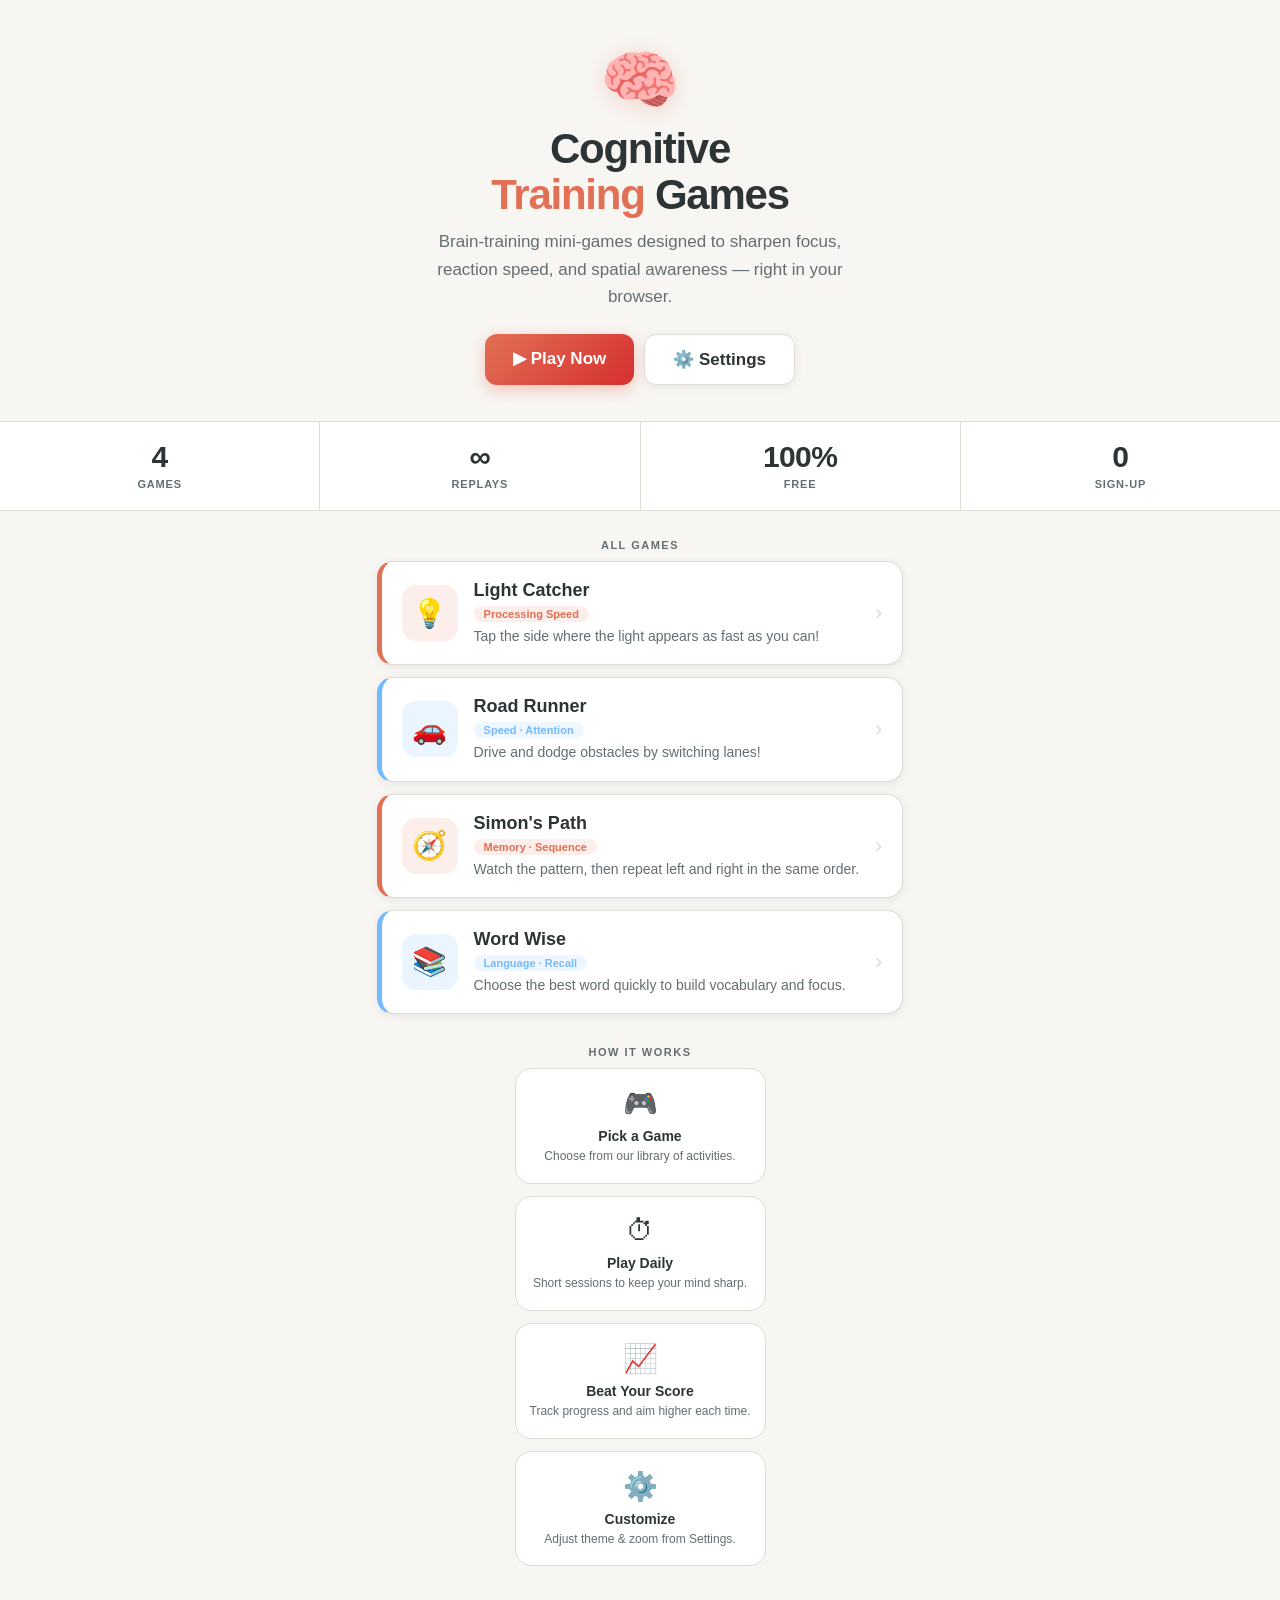
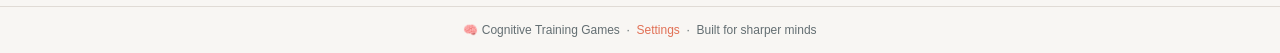
==== index.html @ 55fa5d20 "Enhance theme support and update styles in Simon's Path and Word Wise - Added theme switching functi" ====
<!doctype html>
<html lang="en">
  <head>
    <meta charset="UTF-8" />
    <meta
      name="viewport"
      content="width=device-width, initial-scale=1, viewport-fit=cover"
    />
    <title>Cognitive Training Games</title>
    <style>
      /* ═══════════════════════════════════════════
   CSS VARIABLES — LIGHT (default) + DARK
═══════════════════════════════════════════ */
      :root {
        --bg: #f8f6f3;
        --surface: #ffffff;
        --surface2: #f0ede8;
        --text: #2d3436;
        --text-light: #636e72;
        --border: #e0dbd5;
        --accent: #e17055;
        --accent-soft: rgba(225, 112, 85, 0.12);
        --success: #00b894;
        --highlight: #74b9ff;
        --shadow-sm: 0 2px 10px rgba(0, 0, 0, 0.07);
        --shadow-md: 0 4px 20px rgba(0, 0, 0, 0.1);
        --shadow-lg: 0 8px 32px rgba(0, 0, 0, 0.14);
        --radius: 16px;
        --radius-sm: 10px;
      }
      [data-theme="dark"] {
        --bg: #141414;
        --surface: #1f1f1f;
        --surface2: #2a2a2a;
        --text: #f0ede8;
        --text-light: #9a9590;
        --border: #333333;
        --accent: #ff7a5a;
        --accent-soft: rgba(255, 122, 90, 0.15);
        --success: #00d4a8;
        --highlight: #90c8ff;
        --shadow-sm: 0 2px 10px rgba(0, 0, 0, 0.3);
        --shadow-md: 0 4px 20px rgba(0, 0, 0, 0.4);
        --shadow-lg: 0 8px 32px rgba(0, 0, 0, 0.5);
      }

      /* ═══════════════════════════════════════════
   RESET
═══════════════════════════════════════════ */
      *,
      *::before,
      *::after {
        box-sizing: border-box;
        margin: 0;
        padding: 0;
      }

      html {
        scroll-behavior: smooth;
      }

      body {
        font-family:
          -apple-system, BlinkMacSystemFont, "Segoe UI", Roboto, sans-serif;
        background: var(--bg);
        color: var(--text);
        min-height: 100dvh;
        transition:
          background 0.3s,
          color 0.3s;
        overflow-x: hidden;
      }

      /* ── ZOOM WRAPPER (for index + settings) ── */
      #ctg-zoom-wrap {
        min-height: 100dvh;
        display: flex;
        flex-direction: column;
      }

      /* ═══════════════════════════════════════════
   HERO
═══════════════════════════════════════════ */
      .hero {
        text-align: center;
        padding: 48px 20px 36px;
        max-width: 620px;
        margin: 0 auto;
      }

      .hero-emoji {
        font-size: clamp(44px, 10vw, 64px);
        line-height: 1;
        margin-bottom: 14px;
        display: block;
        filter: drop-shadow(0 4px 12px rgba(225, 112, 85, 0.25));
      }

      .hero h1 {
        font-size: clamp(26px, 7vw, 42px);
        font-weight: 800;
        letter-spacing: -0.03em;
        color: var(--text);
        margin-bottom: 10px;
        line-height: 1.1;
      }

      .hero h1 span {
        color: var(--accent);
      }

      .hero p {
        font-size: clamp(14px, 3.5vw, 17px);
        color: var(--text-light);
        line-height: 1.6;
        max-width: 440px;
        margin: 0 auto 24px;
      }

      .hero-cta {
        display: flex;
        gap: 10px;
        justify-content: center;
        flex-wrap: wrap;
      }

      .btn-hero {
        padding: 14px 28px;
        border-radius: 12px;
        font-size: clamp(15px, 4vw, 17px);
        font-weight: 700;
        text-decoration: none;
        border: none;
        cursor: pointer;
        transition:
          transform 0.15s,
          box-shadow 0.15s;
        -webkit-tap-highlight-color: transparent;
      }
      .btn-hero:active {
        transform: scale(0.97);
      }

      .btn-hero-primary {
        background: linear-gradient(135deg, var(--accent), #d63031);
        color: #fff;
        box-shadow: 0 5px 16px rgba(225, 112, 85, 0.38);
      }
      .btn-hero-primary:hover {
        box-shadow: 0 8px 24px rgba(225, 112, 85, 0.5);
        transform: translateY(-2px);
      }

      .btn-hero-secondary {
        background: var(--surface);
        color: var(--text);
        border: 1.5px solid var(--border);
        box-shadow: var(--shadow-sm);
      }
      .btn-hero-secondary:hover {
        background: var(--surface2);
        transform: translateY(-1px);
      }

      /* ═══════════════════════════════════════════
   SECTION TITLE
═══════════════════════════════════════════ */
      .section-label {
        font-size: 11px;
        text-transform: uppercase;
        letter-spacing: 1.5px;
        font-weight: 700;
        color: var(--text-light);
        padding: 0 20px;
        max-width: 680px;
        margin: 0 auto 10px;
      }

      /* ═══════════════════════════════════════════
   GAME CARDS
═══════════════════════════════════════════ */
      .games-section {
        max-width: 680px;
        margin: 0 auto;
        padding: 0 16px 32px;
      }

      .games-list {
        display: flex;
        flex-direction: column;
        gap: 12px;
      }

      .game-card {
        background: var(--surface);
        border-radius: var(--radius);
        padding: 18px 20px;
        display: flex;
        align-items: center;
        gap: 16px;
        text-decoration: none;
        color: var(--text);
        box-shadow: var(--shadow-sm);
        border: 1px solid var(--border);
        border-left: 5px solid var(--accent);
        transition:
          box-shadow 0.2s,
          transform 0.2s,
          background 0.3s,
          border-color 0.3s;
        -webkit-tap-highlight-color: transparent;
        touch-action: manipulation;
      }
      .game-card:hover {
        box-shadow: var(--shadow-lg);
        transform: translateY(-2px);
      }
      .game-card:active {
        transform: scale(0.98);
      }

      .game-card-blue {
        border-left-color: var(--highlight);
      }
      .game-card-blue .game-icon {
        background: rgba(116, 185, 255, 0.15);
      }
      .game-card-blue .game-tag {
        background: rgba(116, 185, 255, 0.12);
        color: var(--highlight);
      }

      .game-icon {
        width: 56px;
        height: 56px;
        border-radius: 14px;
        display: flex;
        align-items: center;
        justify-content: center;
        font-size: 28px;
        flex-shrink: 0;
        background: var(--accent-soft);
        transition: background 0.3s;
      }

      .game-info {
        flex: 1;
        min-width: 0;
      }

      .game-name {
        font-size: clamp(15px, 4vw, 18px);
        font-weight: 700;
        margin-bottom: 3px;
        color: var(--text);
      }

      .game-tag {
        display: inline-block;
        background: var(--accent-soft);
        color: var(--accent);
        border-radius: 20px;
        padding: 2px 10px;
        font-size: 11px;
        font-weight: 600;
        margin-bottom: 4px;
        transition: background 0.3s;
      }

      .game-desc {
        font-size: clamp(12px, 3vw, 14px);
        color: var(--text-light);
        line-height: 1.45;
      }

      .game-arrow {
        font-size: 22px;
        color: var(--border);
        flex-shrink: 0;
        transition:
          color 0.2s,
          transform 0.2s;
      }
      .game-card:hover .game-arrow {
        color: var(--accent);
        transform: translateX(3px);
      }

      /* ═══════════════════════════════════════════
   STATS STRIP
═══════════════════════════════════════════ */
      .stats-strip {
        display: flex;
        align-items: stretch;
        background: var(--surface);
        border-top: 1px solid var(--border);
        border-bottom: 1px solid var(--border);
        margin: 0 0 28px;
        transition: background 0.3s;
      }

      .stat-item {
        flex: 1;
        text-align: center;
        padding: 18px 10px;
        border-right: 1px solid var(--border);
      }
      .stat-item:last-child {
        border-right: none;
      }

      .stat-num {
        font-size: clamp(22px, 6vw, 30px);
        font-weight: 800;
        color: var(--text);
        display: block;
        letter-spacing: -0.02em;
      }

      .stat-desc {
        font-size: 11px;
        font-weight: 600;
        color: var(--text-light);
        text-transform: uppercase;
        letter-spacing: 0.8px;
      }

      /* ═══════════════════════════════════════════
   HOW IT WORKS
═══════════════════════════════════════════ */
      .how-section {
        max-width: 680px;
        margin: 0 auto;
        padding: 0 16px 40px;
      }

      .steps-grid {
        display: grid;
        grid-template-columns: repeat(auto-fill, minmax(140px, 1fr));
        gap: 12px;
      }

      .step-card {
        background: var(--surface);
        border: 1px solid var(--border);
        border-radius: var(--radius);
        padding: 18px 14px;
        text-align: center;
        transition:
          background 0.3s,
          border-color 0.3s;
      }

      .step-icon {
        font-size: 28px;
        margin-bottom: 8px;
        display: block;
      }
      .step-card h3 {
        font-size: 14px;
        font-weight: 700;
        margin-bottom: 4px;
      }
      .step-card p {
        font-size: 12px;
        color: var(--text-light);
        line-height: 1.4;
      }

      /* ═══════════════════════════════════════════
   FOOTER
═══════════════════════════════════════════ */
      footer {
        margin-top: auto;
        text-align: center;
        padding: 16px 20px max(env(safe-area-inset-bottom), 16px);
        font-size: 12px;
        color: var(--text-light);
        border-top: 1px solid var(--border);
      }

      footer a {
        color: var(--accent);
        text-decoration: none;
      }
      footer a:hover {
        text-decoration: underline;
      }

      /* ═══════════════════════════════════════════
   TOAST
═══════════════════════════════════════════ */
      .ctg-toast {
        position: fixed;
        bottom: 24px;
        left: 50%;
        transform: translateX(-50%) translateY(60px);
        background: var(--text);
        color: var(--bg);
        padding: 10px 20px;
        border-radius: 50px;
        font-size: 14px;
        font-weight: 600;
        z-index: 9999;
        pointer-events: none;
        transition:
          transform 0.25s ease,
          opacity 0.25s ease;
        opacity: 0;
        white-space: nowrap;
      }
      .ctg-toast.show {
        transform: translateX(-50%) translateY(0);
        opacity: 1;
      }

      /* ═══════════════════════════════════════════
   RESPONSIVE
═══════════════════════════════════════════ */
      @media (min-width: 540px) {
        .games-list {
          flex-direction: column;
        }
      }

      @media (orientation: landscape) and (max-height: 500px) {
        .hero {
          padding: 24px 20px 20px;
        }
        .hero h1 {
          font-size: 24px;
        }
      }
    </style>
  </head>
  <body>
    <div id="ctg-zoom-wrap">
      <!-- ── HERO ── -->
      <section class="hero">
        <span class="hero-emoji">🧠</span>
        <h1>Cognitive<br /><span>Training</span> Games</h1>
        <p>
          Brain-training mini-games designed to sharpen focus, reaction speed,
          and spatial awareness — right in your browser.
        </p>
        <div class="hero-cta">
          <a href="light-catcher.html" class="btn-hero btn-hero-primary"
            >▶ Play Now</a
          >
          <a href="settings.html" class="btn-hero btn-hero-secondary"
            >⚙️ Settings</a
          >
        </div>
      </section>

      <!-- ── STATS STRIP ── -->
      <div class="stats-strip">
        <div class="stat-item">
          <span class="stat-num">4</span>
          <span class="stat-desc">Games</span>
        </div>
        <div class="stat-item">
          <span class="stat-num">∞</span>
          <span class="stat-desc">Replays</span>
        </div>
        <div class="stat-item">
          <span class="stat-num">100%</span>
          <span class="stat-desc">Free</span>
        </div>
        <div class="stat-item">
          <span class="stat-num">0</span>
          <span class="stat-desc">Sign-up</span>
        </div>
      </div>

      <!-- ── GAMES ── -->
      <p class="section-label">All Games</p>
      <section class="games-section">
        <div class="games-list">
          <a class="game-card" href="light-catcher.html">
            <div class="game-icon">💡</div>
            <div class="game-info">
              <div class="game-name">Light Catcher</div>
              <div class="game-tag">Processing Speed</div>
              <div class="game-desc">
                Tap the side where the light appears as fast as you can!
              </div>
            </div>
            <div class="game-arrow">›</div>
          </a>

          <a class="game-card game-card-blue" href="road-runner.html">
            <div class="game-icon">🚗</div>
            <div class="game-info">
              <div class="game-name">Road Runner</div>
              <div class="game-tag">Speed · Attention</div>
              <div class="game-desc">
                Drive and dodge obstacles by switching lanes!
              </div>
            </div>
            <div class="game-arrow">›</div>
          </a>

          <a class="game-card" href="simons-path.html">
            <div class="game-icon">🧭</div>
            <div class="game-info">
              <div class="game-name">Simon's Path</div>
              <div class="game-tag">Memory · Sequence</div>
              <div class="game-desc">
                Watch the pattern, then repeat left and right in the same order.
              </div>
            </div>
            <div class="game-arrow">›</div>
          </a>

          <a class="game-card game-card-blue" href="word-wise.html">
            <div class="game-icon">📚</div>
            <div class="game-info">
              <div class="game-name">Word Wise</div>
              <div class="game-tag">Language · Recall</div>
              <div class="game-desc">
                Choose the best word quickly to build vocabulary and focus.
              </div>
            </div>
            <div class="game-arrow">›</div>
          </a>
        </div>
      </section>

      <!-- ── HOW IT WORKS ── -->
      <p class="section-label">How It Works</p>
      <section class="how-section">
        <div class="steps-grid">
          <div class="step-card">
            <span class="step-icon">🎮</span>
            <h3>Pick a Game</h3>
            <p>Choose from our library of activities.</p>
          </div>
          <div class="step-card">
            <span class="step-icon">⏱</span>
            <h3>Play Daily</h3>
            <p>Short sessions to keep your mind sharp.</p>
          </div>
          <div class="step-card">
            <span class="step-icon">📈</span>
            <h3>Beat Your Score</h3>
            <p>Track progress and aim higher each time.</p>
          </div>
          <div class="step-card">
            <span class="step-icon">⚙️</span>
            <h3>Customize</h3>
            <p>Adjust theme &amp; zoom from Settings.</p>
          </div>
        </div>
      </section>

      <footer>
        🧠 Cognitive Training Games &nbsp;·&nbsp;
        <a href="settings.html">Settings</a> &nbsp;·&nbsp; Built for sharper
        minds
      </footer>
    </div>
    <!-- /ctg-zoom-wrap -->

    <div class="ctg-toast" id="ctg-toast"></div>

    <script src="shared.js"></script>
  </body>
</html>
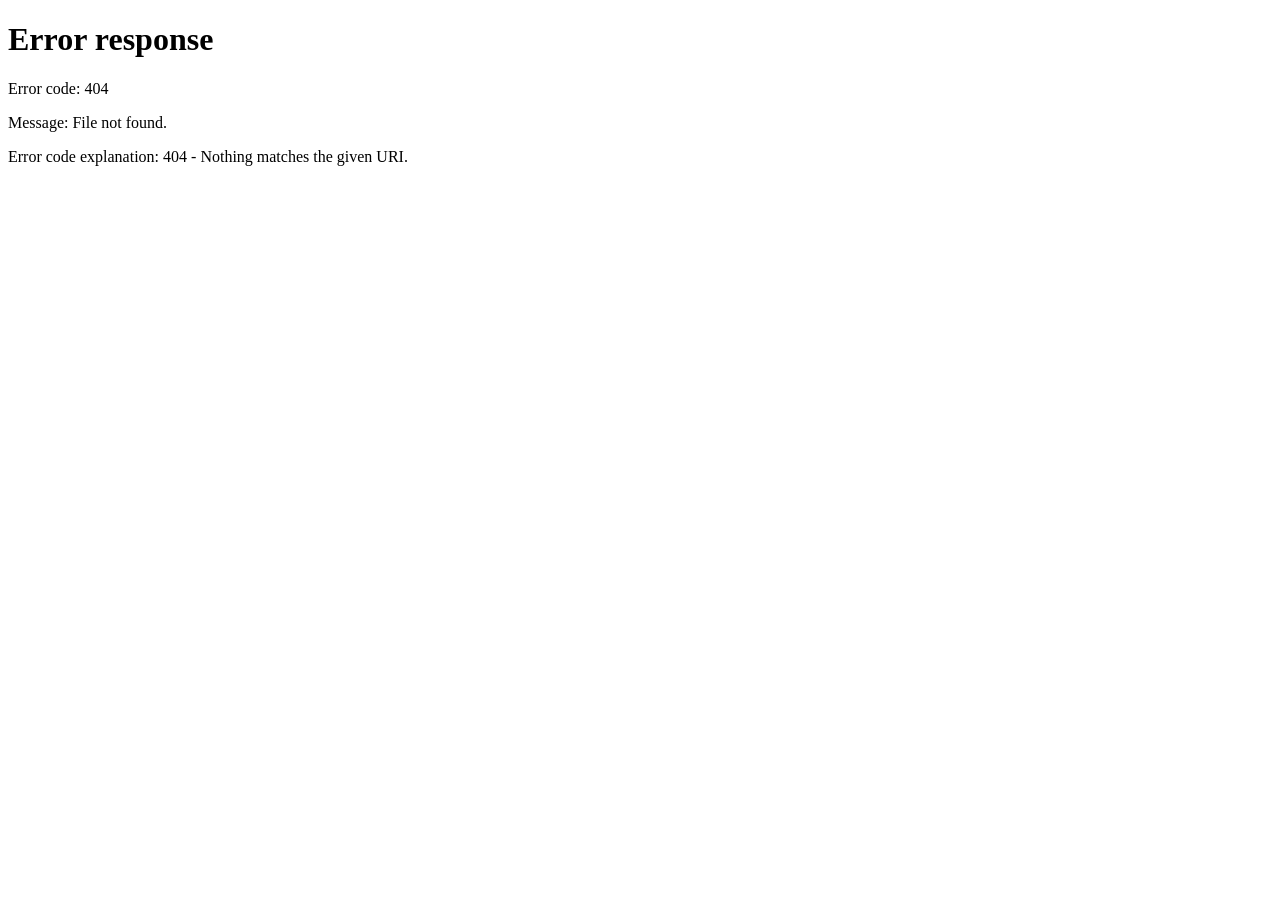
==== commit ec450074: "Update index.html" ====
--- a/index.html
+++ b/index.html
@@ -1,16 +1,36 @@
 <!doctype html>
 <html lang="en">
   <head>
+<script>
+window.addEventListener("load", () => {
+
+  const registered =
+    localStorage.getItem("ctg_registered");
+
+
+  console.log("Registered:", registered);
+
+  // if not registered → go to registration page
+  if (!registered || registered !== "true") {
+
+    window.location.replace("registration.html");
+    return;
+  }
+
+});
+</script>
     <meta charset="UTF-8" />
     <meta
       name="viewport"
       content="width=device-width, initial-scale=1, viewport-fit=cover"
     />
     <title>Cognitive Training Games</title>
+    <link rel="manifest" href="./manifest.json" />
+    <meta name="theme-color" content="#e17055" />
+    <meta name="apple-mobile-web-app-capable" content="yes" />
+    <meta name="apple-mobile-web-app-title" content="Cognitive Games" />
+    <link rel="apple-touch-icon" href="./icon-192.png" />
     <style>
-      /* ═══════════════════════════════════════════
-   CSS VARIABLES — LIGHT (default) + DARK
-═══════════════════════════════════════════ */
       :root {
         --bg: #f8f6f3;
         --surface: #ffffff;
@@ -44,9 +64,6 @@
         --shadow-lg: 0 8px 32px rgba(0, 0, 0, 0.5);
       }
 
-      /* ═══════════════════════════════════════════
-   RESET
-═══════════════════════════════════════════ */
       *,
       *::before,
       *::after {
@@ -54,11 +71,9 @@
         margin: 0;
         padding: 0;
       }
-
       html {
         scroll-behavior: smooth;
       }
-
       body {
         font-family:
           -apple-system, BlinkMacSystemFont, "Segoe UI", Roboto, sans-serif;
@@ -70,24 +85,47 @@
           color 0.3s;
         overflow-x: hidden;
       }
-
-      /* ── ZOOM WRAPPER (for index + settings) ── */
+     #participantBadge{
+  position: fixed;
+  top: 20px;
+  left: 12px;
+
+  background: rgba(255,255,255,0.95);
+  backdrop-filter: blur(6px);
+
+  padding: 8px 14px;
+  border-radius: 12px;
+
+  font-size: 14px;
+  font-weight: 600;
+
+  color: var(--text);
+
+  border: 1px solid var(--border);
+
+  z-index: 99999;
+
+  box-shadow: 0 2px 10px rgba(0,0,0,0.08);
+
+  pointer-events: none;
+
+  min-width: 120px;
+  text-align: center;
+}
+
       #ctg-zoom-wrap {
         min-height: 100dvh;
         display: flex;
         flex-direction: column;
       }
 
-      /* ═══════════════════════════════════════════
-   HERO
-═══════════════════════════════════════════ */
+      /* HERO */
       .hero {
         text-align: center;
         padding: 48px 20px 36px;
         max-width: 620px;
         margin: 0 auto;
       }
-
       .hero-emoji {
         font-size: clamp(44px, 10vw, 64px);
         line-height: 1;
@@ -95,7 +133,6 @@
         display: block;
         filter: drop-shadow(0 4px 12px rgba(225, 112, 85, 0.25));
       }
-
       .hero h1 {
         font-size: clamp(26px, 7vw, 42px);
         font-weight: 800;
@@ -104,11 +141,9 @@
         margin-bottom: 10px;
         line-height: 1.1;
       }
-
       .hero h1 span {
         color: var(--accent);
       }
-
       .hero p {
         font-size: clamp(14px, 3.5vw, 17px);
         color: var(--text-light);
@@ -116,14 +151,12 @@
         max-width: 440px;
         margin: 0 auto 24px;
       }
-
       .hero-cta {
         display: flex;
         gap: 10px;
         justify-content: center;
         flex-wrap: wrap;
       }
-
       .btn-hero {
         padding: 14px 28px;
         border-radius: 12px;
@@ -140,7 +173,6 @@
       .btn-hero:active {
         transform: scale(0.97);
       }
-
       .btn-hero-primary {
         background: linear-gradient(135deg, var(--accent), #d63031);
         color: #fff;
@@ -150,7 +182,6 @@
         box-shadow: 0 8px 24px rgba(225, 112, 85, 0.5);
         transform: translateY(-2px);
       }
-
       .btn-hero-secondary {
         background: var(--surface);
         color: var(--text);
@@ -162,9 +193,7 @@
         transform: translateY(-1px);
       }
 
-      /* ═══════════════════════════════════════════
-   SECTION TITLE
-═══════════════════════════════════════════ */
+      /* SECTION LABEL */
       .section-label {
         font-size: 11px;
         text-transform: uppercase;
@@ -176,21 +205,93 @@
         margin: 0 auto 10px;
       }
 
-      /* ═══════════════════════════════════════════
-   GAME CARDS
-═══════════════════════════════════════════ */
+      /* STATS STRIP */
+      .stats-strip {
+        display: flex;
+        align-items: stretch;
+        background: var(--surface);
+        border-top: 1px solid var(--border);
+        border-bottom: 1px solid var(--border);
+        margin: 0 0 28px;
+        transition: background 0.3s;
+      }
+      .stat-item {
+        flex: 1;
+        text-align: center;
+        padding: 18px 10px;
+        border-right: 1px solid var(--border);
+      }
+      .stat-item:last-child {
+        border-right: none;
+      }
+      .stat-num {
+        font-size: clamp(22px, 6vw, 30px);
+        font-weight: 800;
+        color: var(--text);
+        display: block;
+        letter-spacing: -0.02em;
+      }
+      .stat-desc {
+        font-size: 11px;
+        font-weight: 600;
+        color: var(--text-light);
+        text-transform: uppercase;
+        letter-spacing: 0.8px;
+      }
+
+      /* HOW IT WORKS */
+      .how-section {
+        max-width: 680px;
+        margin: 0 auto;
+        padding: 0 16px 28px;
+      }
+      .steps-grid {
+        display: grid;
+        grid-template-columns: repeat(4, 1fr);
+        gap: 12px;
+      }
+      @media (max-width: 480px) {
+        .steps-grid {
+          grid-template-columns: repeat(2, 1fr);
+        }
+      }
+      .step-card {
+        background: var(--surface);
+        border: 1px solid var(--border);
+        border-radius: var(--radius);
+        padding: 18px 14px;
+        text-align: center;
+        transition:
+          background 0.3s,
+          border-color 0.3s;
+      }
+      .step-icon {
+        font-size: 28px;
+        margin-bottom: 8px;
+        display: block;
+      }
+      .step-card h3 {
+        font-size: 14px;
+        font-weight: 700;
+        margin-bottom: 4px;
+      }
+      .step-card p {
+        font-size: 12px;
+        color: var(--text-light);
+        line-height: 1.4;
+      }
+
+      /* GAME CARDS */
       .games-section {
         max-width: 680px;
         margin: 0 auto;
         padding: 0 16px 32px;
       }
-
       .games-list {
         display: flex;
         flex-direction: column;
         gap: 12px;
       }
-
       .game-card {
         background: var(--surface);
         border-radius: var(--radius);
@@ -218,7 +319,6 @@
       .game-card:active {
         transform: scale(0.98);
       }
-
       .game-card-blue {
         border-left-color: var(--highlight);
       }
@@ -229,7 +329,6 @@
         background: rgba(116, 185, 255, 0.12);
         color: var(--highlight);
       }
-
       .game-icon {
         width: 56px;
         height: 56px;
@@ -242,19 +341,16 @@
         background: var(--accent-soft);
         transition: background 0.3s;
       }
-
       .game-info {
         flex: 1;
         min-width: 0;
       }
-
       .game-name {
         font-size: clamp(15px, 4vw, 18px);
         font-weight: 700;
         margin-bottom: 3px;
         color: var(--text);
       }
-
       .game-tag {
         display: inline-block;
         background: var(--accent-soft);
@@ -266,13 +362,17 @@
         margin-bottom: 4px;
         transition: background 0.3s;
       }
-
       .game-desc {
         font-size: clamp(12px, 3vw, 14px);
         color: var(--text-light);
         line-height: 1.45;
       }
-
+      .menu-benefit {
+        font-size: 13px;
+        color: var(--text-light);
+        margin-top: 6px;
+        font-style: italic;
+      }
       .game-arrow {
         font-size: 22px;
         color: var(--border);
@@ -286,90 +386,7 @@
         transform: translateX(3px);
       }
 
-      /* ═══════════════════════════════════════════
-   STATS STRIP
-═══════════════════════════════════════════ */
-      .stats-strip {
-        display: flex;
-        align-items: stretch;
-        background: var(--surface);
-        border-top: 1px solid var(--border);
-        border-bottom: 1px solid var(--border);
-        margin: 0 0 28px;
-        transition: background 0.3s;
-      }
-
-      .stat-item {
-        flex: 1;
-        text-align: center;
-        padding: 18px 10px;
-        border-right: 1px solid var(--border);
-      }
-      .stat-item:last-child {
-        border-right: none;
-      }
-
-      .stat-num {
-        font-size: clamp(22px, 6vw, 30px);
-        font-weight: 800;
-        color: var(--text);
-        display: block;
-        letter-spacing: -0.02em;
-      }
-
-      .stat-desc {
-        font-size: 11px;
-        font-weight: 600;
-        color: var(--text-light);
-        text-transform: uppercase;
-        letter-spacing: 0.8px;
-      }
-
-      /* ═══════════════════════════════════════════
-   HOW IT WORKS
-═══════════════════════════════════════════ */
-      .how-section {
-        max-width: 680px;
-        margin: 0 auto;
-        padding: 0 16px 40px;
-      }
-
-      .steps-grid {
-        display: grid;
-        grid-template-columns: repeat(auto-fill, minmax(140px, 1fr));
-        gap: 12px;
-      }
-
-      .step-card {
-        background: var(--surface);
-        border: 1px solid var(--border);
-        border-radius: var(--radius);
-        padding: 18px 14px;
-        text-align: center;
-        transition:
-          background 0.3s,
-          border-color 0.3s;
-      }
-
-      .step-icon {
-        font-size: 28px;
-        margin-bottom: 8px;
-        display: block;
-      }
-      .step-card h3 {
-        font-size: 14px;
-        font-weight: 700;
-        margin-bottom: 4px;
-      }
-      .step-card p {
-        font-size: 12px;
-        color: var(--text-light);
-        line-height: 1.4;
-      }
-
-      /* ═══════════════════════════════════════════
-   FOOTER
-═══════════════════════════════════════════ */
+      /* FOOTER */
       footer {
         margin-top: auto;
         text-align: center;
@@ -378,7 +395,6 @@
         color: var(--text-light);
         border-top: 1px solid var(--border);
       }
-
       footer a {
         color: var(--accent);
         text-decoration: none;
@@ -387,9 +403,7 @@
         text-decoration: underline;
       }
 
-      /* ═══════════════════════════════════════════
-   TOAST
-═══════════════════════════════════════════ */
+      /* TOAST */
       .ctg-toast {
         position: fixed;
         bottom: 24px;
@@ -414,13 +428,159 @@
         opacity: 1;
       }
 
-      /* ═══════════════════════════════════════════
-   RESPONSIVE
-═══════════════════════════════════════════ */
-      @media (min-width: 540px) {
-        .games-list {
-          flex-direction: column;
-        }
+      /* PWA INSTALL BANNER */
+     #install-banner {
+  position: fixed;
+  bottom: 16px;
+  left: 50%;
+  transform: translateX(-50%);
+  width: calc(100% - 24px);
+  max-width: 420px;
+
+  background: rgba(20, 20, 20, 0.96);
+  backdrop-filter: blur(12px);
+
+  color: white;
+
+  border-radius: 18px;
+  padding: 14px 16px;
+
+  box-shadow: 0 10px 35px rgba(0, 0, 0, 0.28);
+
+  z-index: 99999;
+
+  display: none;
+
+  animation: slideUp 0.35s ease;
+}
+
+#install-banner.visible {
+  display: block;
+}
+
+.install-content {
+  display: flex;
+  align-items: center;
+  justify-content: space-between;
+  gap: 12px;
+}
+
+.install-title {
+  font-size: 15px;
+  font-weight: 700;
+}
+
+.install-subtitle {
+  font-size: 12px;
+  opacity: 0.8;
+  margin-top: 2px;
+}
+
+.install-actions {
+  display: flex;
+  align-items: center;
+  gap: 8px;
+}
+
+#install-btn {
+  border: none;
+  background: #4dabf7;
+  color: white;
+  font-weight: 700;
+  padding: 10px 16px;
+  border-radius: 10px;
+  cursor: pointer;
+}
+
+#install-btn:active {
+  transform: scale(0.96);
+}
+
+#dismiss-btn {
+  border: none;
+  background: transparent;
+  color: white;
+  font-size: 18px;
+  cursor: pointer;
+  opacity: 0.7;
+}
+
+#dismiss-btn:hover {
+  opacity: 1;
+}
+
+@keyframes slideUp {
+  from {
+    opacity: 0;
+    transform: translate(-50%, 30px);
+  }
+
+  to {
+    opacity: 1;
+    transform: translate(-50%, 0);
+  }
+}
+
+      /* iOS POPUP */
+      #ios-popup {
+        display: none;
+        position: fixed;
+        bottom: 90px;
+        left: 50%;
+        transform: translateX(-50%);
+        background: var(--surface);
+        color: var(--text);
+        padding: 22px 24px;
+        border-radius: 18px;
+        z-index: 9998;
+        box-shadow: var(--shadow-lg);
+        border: 1.5px solid var(--accent);
+        max-width: 300px;
+        width: 90%;
+        text-align: center;
+      }
+      #ios-popup.visible {
+        display: block;
+      }
+      .ios-popup-icon {
+        font-size: 1.8rem;
+        margin-bottom: 8px;
+      }
+      .ios-popup-title {
+        font-weight: 700;
+        font-size: 1rem;
+        margin-bottom: 8px;
+        color: var(--text);
+      }
+      .ios-popup-desc {
+        font-size: 0.85rem;
+        color: var(--text-light);
+        line-height: 1.6;
+      }
+      .ios-popup-desc strong {
+        color: var(--text);
+      }
+      #ios-dismiss {
+        margin-top: 16px;
+        background: linear-gradient(135deg, var(--accent), #d63031);
+        color: #fff;
+        border: none;
+        padding: 10px 28px;
+        border-radius: 10px;
+        font-weight: 700;
+        cursor: pointer;
+        font-size: 0.9rem;
+      }
+      .ios-popup-arrow {
+        position: absolute;
+        bottom: -10px;
+        left: 50%;
+        transform: translateX(-50%);
+        width: 0;
+        height: 0;
+        border-left: 10px solid transparent;
+        border-right: 10px solid transparent;
+        border-top: 10px solid var(--accent);
       }
 
       @media (orientation: landscape) and (max-height: 500px) {
@@ -434,8 +594,43 @@
     </style>
   </head>
   <body>
+    <div id="participantBadge"></div>
+    <div id="adminParticipantsPanel" style="display:none;">
+  <h2>Institution Participants</h2>
+
+  <div id="adminParticipantsList"></div>
+</div>
+    <!-- PWA INSTALL BANNER -->
+  <div id="install-banner">
+  <div class="install-content">
+    <div class="install-text">
+      <div class="install-title">📲 Install Cognitive Games</div>
+      <div class="install-subtitle">
+        Play instantly from your home screen
+      </div>
+    </div>
+
+    <div class="install-actions">
+      <button id="install-btn">Install</button>
+      <button id="dismiss-btn">Not now</button>
+    </div>
+  </div>
+</div>
+
+    <!-- iOS INSTALL POPUP -->
+    <div id="ios-popup">
+      <div class="ios-popup-icon">📲</div>
+      <div class="ios-popup-title">Install on iPhone</div>
+      <div class="ios-popup-desc">
+        Tap <strong>Share</strong> ⬆️ at the bottom of Safari,<br />
+        then tap <strong>"Add to Home Screen"</strong>
+      </div>
+      <button id="ios-dismiss">Got it!</button>
+      <div class="ios-popup-arrow"></div>
+    </div>
+
     <div id="ctg-zoom-wrap">
-      <!-- ── HERO ── -->
+      <!-- HERO -->
       <section class="hero">
         <span class="hero-emoji">🧠</span>
         <h1>Cognitive<br /><span>Training</span> Games</h1>
@@ -444,90 +639,44 @@
           and spatial awareness — right in your browser.
         </p>
         <div class="hero-cta">
-          <a href="light-catcher.html" class="btn-hero btn-hero-primary"
+          <a
+            onclick="
+              loadGame('light-catcher');
+              return false;
+            "
+            href="#"
+            class="btn-hero btn-hero-primary"
             >▶ Play Now</a
           >
-          <a href="settings.html" class="btn-hero btn-hero-secondary"
+          <a
+            onclick="
+              openSettings();
+              return false;
+            "
+            href="#"
+            class="btn-hero btn-hero-secondary"
             >⚙️ Settings</a
           >
         </div>
       </section>
 
-      <!-- ── STATS STRIP ── -->
+      <!-- STATS STRIP -->
       <div class="stats-strip">
         <div class="stat-item">
-          <span class="stat-num">4</span>
-          <span class="stat-desc">Games</span>
+          <span class="stat-num">8</span><span class="stat-desc">Games</span>
         </div>
         <div class="stat-item">
-          <span class="stat-num">∞</span>
-          <span class="stat-desc">Replays</span>
+          <span class="stat-num">∞</span><span class="stat-desc">Replays</span>
         </div>
         <div class="stat-item">
-          <span class="stat-num">100%</span>
-          <span class="stat-desc">Free</span>
+          <span class="stat-num">100%</span><span class="stat-desc">Free</span>
         </div>
         <div class="stat-item">
-          <span class="stat-num">0</span>
-          <span class="stat-desc">Sign-up</span>
+          <span class="stat-num">0</span><span class="stat-desc">Sign-up</span>
         </div>
       </div>
 
-      <!-- ── GAMES ── -->
-      <p class="section-label">All Games</p>
-      <section class="games-section">
-        <div class="games-list">
-          <a class="game-card" href="light-catcher.html">
-            <div class="game-icon">💡</div>
-            <div class="game-info">
-              <div class="game-name">Light Catcher</div>
-              <div class="game-tag">Processing Speed</div>
-              <div class="game-desc">
-                Tap the side where the light appears as fast as you can!
-              </div>
-            </div>
-            <div class="game-arrow">›</div>
-          </a>
-
-          <a class="game-card game-card-blue" href="road-runner.html">
-            <div class="game-icon">🚗</div>
-            <div class="game-info">
-              <div class="game-name">Road Runner</div>
-              <div class="game-tag">Speed · Attention</div>
-              <div class="game-desc">
-                Drive and dodge obstacles by switching lanes!
-              </div>
-            </div>
-            <div class="game-arrow">›</div>
-          </a>
-
-          <a class="game-card" href="simons-path.html">
-            <div class="game-icon">🧭</div>
-            <div class="game-info">
-              <div class="game-name">Simon's Path</div>
-              <div class="game-tag">Memory · Sequence</div>
-              <div class="game-desc">
-                Watch the pattern, then repeat left and right in the same order.
-              </div>
-            </div>
-            <div class="game-arrow">›</div>
-          </a>
-
-          <a class="game-card game-card-blue" href="word-wise.html">
-            <div class="game-icon">📚</div>
-            <div class="game-info">
-              <div class="game-name">Word Wise</div>
-              <div class="game-tag">Language · Recall</div>
-              <div class="game-desc">
-                Choose the best word quickly to build vocabulary and focus.
-              </div>
-            </div>
-            <div class="game-arrow">›</div>
-          </a>
-        </div>
-      </section>
-
-      <!-- ── HOW IT WORKS ── -->
+      <!-- ── HOW IT WORKS (now ABOVE games) ── -->
       <p class="section-label">How It Works</p>
       <section class="how-section">
         <div class="steps-grid">
@@ -554,16 +703,473 @@
         </div>
       </section>
 
+      <!-- ── ALL GAMES ── -->
+      <p class="section-label">All Games</p>
+      <section class="games-section">
+        <div class="games-list">
+          <a
+            class="game-card"
+            onclick="
+              loadGame('light-catcher');
+              return false;
+            "
+            href="#"
+          >
+            <div class="game-icon">💡</div>
+            <div class="game-info">
+              <div class="game-name">Light Catcher</div>
+              <div class="game-tag">Processing Speed</div>
+              <div class="game-desc">
+                Tap the side where the light appears as fast as you can!
+              </div>
+              <p class="menu-benefit">
+                Improves your ability to remember patterns and react in
+                sequence.
+              </p>
+            </div>
+            <div class="game-arrow">›</div>
+          </a>
+
+          <a
+            class="game-card game-card-blue"
+            onclick="
+              loadGame('road-runner');
+              return false;
+            "
+            href="#"
+          >
+            <div class="game-icon">🚗</div>
+            <div class="game-info">
+              <div class="game-name">Road Runner</div>
+              <div class="game-tag">Speed · Attention</div>
+              <div class="game-desc">
+                Drive and dodge obstacles by switching lanes!
+              </div>
+              <p class="menu-benefit">
+                Sharpens quick decision-making under pressure.
+              </p>
+            </div>
+            <div class="game-arrow">›</div>
+          </a>
+
+          <a
+            class="game-card"
+            onclick="
+              loadGame('simons-path');
+              return false;
+            "
+            href="#"
+          >
+            <div class="game-icon">🧭</div>
+            <div class="game-info">
+              <div class="game-name">Simon's Path</div>
+              <div class="game-tag">Memory · Sequence</div>
+              <div class="game-desc">
+                Watch the pattern, then repeat left and right in the same order.
+              </div>
+              <p class="menu-benefit">
+                Strengthens memory by training you to recall sequences.
+              </p>
+            </div>
+            <div class="game-arrow">›</div>
+          </a>
+
+          <a
+            class="game-card game-card-blue"
+            onclick="
+              loadGame('word-wise');
+              return false;
+            "
+            href="#"
+          >
+            <div class="game-icon">📚</div>
+            <div class="game-info">
+              <div class="game-name">Word Wise</div>
+              <div class="game-tag">Language · Recall</div>
+              <div class="game-desc">
+                Choose the best word quickly to build vocabulary and focus.
+              </div>
+              <p class="menu-benefit">
+                Enhances vocabulary and quick word recognition.
+              </p>
+            </div>
+            <div class="game-arrow">›</div>
+          </a>
+
+          <a
+            class="game-card"
+            onclick="
+              loadGame('sorterGame');
+              return false;
+            "
+            href="#"
+          >
+            <div class="game-icon">📦</div>
+            <div class="game-info">
+              <div class="game-name">Sorter Game</div>
+              <div class="game-tag">Memory · Sequence</div>
+              <div class="game-desc">
+                Interactive puzzle game that improves thinking through sorting
+                challenges.
+              </div>
+              <p class="menu-benefit">
+                Trains your brain to quickly categorize and follow rules.
+              </p>
+            </div>
+            <div class="game-arrow">›</div>
+          </a>
+
+          <a
+            class="game-card game-card-blue"
+            onclick="
+              loadGame('matchOrNoMatch');
+              return false;
+            "
+            href="#"
+          >
+            <div class="game-icon">🎯</div>
+            <div class="game-info">
+              <div class="game-name">Match Or No Match</div>
+              <div class="game-tag">Memory · Sequence</div>
+              <div class="game-desc">
+                Players decide whether two items match or do not match.
+              </div>
+              <p class="menu-benefit">
+                Helps you notice differences and make faster decisions.
+              </p>
+            </div>
+            <div class="game-arrow">›</div>
+          </a>
+
+          <a
+            class="game-card"
+            onclick="
+              loadGame('balloon-float');
+              return false;
+            "
+            href="#"
+          >
+            <div class="game-icon">🎈</div>
+            <div class="game-info">
+              <div class="game-name">Balloon Float</div>
+              <div class="game-tag">Focus · Control</div>
+              <div class="game-desc">
+                Keep the balloon floating and avoid obstacles!
+              </div>
+              <p class="menu-benefit">
+                Improves logical thinking and step-by-step problem solving.
+              </p>
+            </div>
+            <div class="game-arrow">›</div>
+          </a>
+
+          <a
+            class="game-card game-card-blue"
+            onclick="
+              loadGame('rhythmTap');
+              return false;
+            "
+            href="#"
+          >
+            <div class="game-icon">🎵</div>
+            <div class="game-info">
+              <div class="game-name">Rhythm Tap</div>
+              <div class="game-tag">Timing · Memory</div>
+              <div class="game-desc">
+                Follow the rhythm and tap in the correct pattern!
+              </div>
+              <p class="menu-benefit">
+                Improves your ability to remember patterns and react in
+                sequence.
+              </p>
+            </div>
+            <div class="game-arrow">›</div>
+          </a>
+          <!-- NUMBER JUGGLER -->
+<a
+  class="game-card"
+  onclick="
+    loadGame('number-juggler');
+    return false;
+  "
+  href="#"
+>
+  <div class="game-icon">🔢</div>
+
+  <div class="game-info">
+
+    <div class="game-name">
+      Number Juggler
+    </div>
+
+    <div class="game-tag">
+      Math · Attention
+    </div>
+
+    <div class="game-desc">
+      Solve odd-even, comparison, and arithmetic challenges quickly.
+    </div>
+
+    <p class="menu-benefit">
+      Strengthens numerical reasoning, focus, and rapid decision-making.
+    </p>
+
+  </div>
+
+  <div class="game-arrow">›</div>
+</a>
+
+<!-- SPOT THE ODD -->
+<a
+  class="game-card game-card-blue"
+  onclick="
+    loadGame('spot-the-odd');
+    return false;
+  "
+  href="#"
+>
+  <div class="game-icon">🟦</div>
+
+  <div class="game-info">
+
+    <div class="game-name">
+      Spot The Odd
+    </div>
+
+    <div class="game-tag">
+      Visual · Attention
+    </div>
+
+    <div class="game-desc">
+      Find the odd shape hidden among similar patterns.
+    </div>
+
+    <p class="menu-benefit">
+      Improves visual scanning, concentration, and pattern recognition.
+    </p>
+
+  </div>
+
+  <div class="game-arrow">›</div>
+</a>
+        </div>
+      </section>
+
       <footer>
-        🧠 Cognitive Training Games &nbsp;·&nbsp;
-        <a href="settings.html">Settings</a> &nbsp;·&nbsp; Built for sharper
-        minds
+        Cognitive Training Games &nbsp;·&nbsp;
+        <a
+          onclick="
+            openSettings();
+            return false;
+          "
+          href="#"
+          >Settings</a
+        >
+        &nbsp;·&nbsp; Built for sharper minds
       </footer>
     </div>
-    <!-- /ctg-zoom-wrap -->
 
     <div class="ctg-toast" id="ctg-toast"></div>
 
+    <iframe
+      id="gameFrame"
+      style="
+        display: none;
+        width: 100%;
+        height: 100vh;
+        border: none;
+        position: fixed;
+        top: 0;
+        left: 0;
+        z-index: 1000;
+      "
+    ></iframe>
+
     <script src="shared.js"></script>
+    <script>
+      window.loadGame = function (game) {
+        const frame = document.getElementById("gameFrame");
+        frame.src = game + ".html";
+        frame.style.display = "block";
+        document.querySelector(".ctg-main") &&
+          (document.querySelector(".ctg-main").style.display = "none");
+      };
+      window.goBack = function () {
+        const frame = document.getElementById("gameFrame");
+        frame.src = "";
+        frame.style.display = "none";
+        document.querySelector(".ctg-main") &&
+          (document.querySelector(".ctg-main").style.display = "block");
+      };
+      window.openSettings = function () {
+        window.loadGame("settings");
+      };
+    </script>
+
+    <!-- PWA INSTALL LOGIC -->
+  <!-- PWA INSTALL LOGIC -->
+<script>
+  let deferredPrompt;
+
+  const installBanner = document.getElementById("install-banner");
+  const installBtn = document.getElementById("install-btn");
+  const dismissBtn = document.getElementById("dismiss-btn");
+
+  // Show install popup when browser allows PWA install
+  window.addEventListener("beforeinstallprompt", (e) => {
+    e.preventDefault();
+
+    deferredPrompt = e;
+
+    console.log("PWA install available");
+
+    installBanner.classList.add("visible");
+  });
+
+  // Install button click
+  installBtn.addEventListener("click", async () => {
+    if (!deferredPrompt) return;
+
+    deferredPrompt.prompt();
+
+    const choiceResult = await deferredPrompt.userChoice;
+
+    if (choiceResult.outcome === "accepted") {
+      console.log("User accepted install");
+    } else {
+      console.log("User dismissed install");
+    }
+
+    deferredPrompt = null;
+
+    installBanner.classList.remove("visible");
+  });
+
+  // Not now button
+  dismissBtn.addEventListener("click", () => {
+    installBanner.classList.remove("visible");
+  });
+
+  // Hide after install
+  window.addEventListener("appinstalled", () => {
+    console.log("PWA installed");
+
+    installBanner.classList.remove("visible");
+  });
+</script>
+
+    <!-- SERVICE WORKER -->
+    <script>
+      if ("serviceWorker" in navigator) {
+        window.addEventListener("load", () => {
+         navigator.serviceWorker.register("./sw.js")
+            .then((reg) => console.log("SW registered:", reg.scope))
+            .catch((err) => console.error("SW error:", err));
+        });
+      }
+    </script>
+    <script>
+window.addEventListener("load", () => {
+
+  const participantName =
+    localStorage.getItem(
+      "ctg_current_participant"
+    );
+
+  const role =
+    localStorage.getItem("ctg_role");
+
+  const badge =
+    document.getElementById(
+      "participantBadge"
+    );
+
+  if(role === "participant" && participantName){
+
+    badge.innerHTML =
+      "👤 " + participantName;
+
+  }else{
+
+    badge.style.display = "none";
+  }
+
+});
+</script>
+    <script>
+window.addEventListener("load", () => {
+
+  const role =
+    localStorage.getItem("ctg_role");
+
+  if(role !== "admin"){
+    return;
+  }
+
+  const panel =
+    document.getElementById(
+      "adminParticipantsPanel"
+    );
+
+  const list =
+    document.getElementById(
+      "adminParticipantsList"
+    );
+
+  const adminInstitution =
+    localStorage.getItem(
+      "ctg_institution"
+    );
+
+  let participants =
+    JSON.parse(
+      localStorage.getItem(
+        "ctg_participants"
+      )
+    ) || [];
+
+  participants =
+    participants.filter(
+      p => p.institution === adminInstitution
+    );
+
+  panel.style.display = "block";
+
+  if(participants.length === 0){
+
+    list.innerHTML =
+      "<p>No participants registered yet.</p>";
+
+    return;
+  }
+
+  let html = "";
+
+  participants.forEach((p,index)=>{
+
+    html += `
+      <div style="
+        background:white;
+        padding:14px;
+        margin-top:12px;
+        border-radius:12px;
+        border:1px solid #ddd;
+        box-shadow:0 2px 8px rgba(0,0,0,0.05);
+      ">
+
+        <b>👤 ${p.name}</b><br><br>
+
+        Age : ${p.age}<br>
+
+        Institution : ${p.institution}
+
+      </div>
+    `;
+  });
+
+  list.innerHTML = html;
+
+});
+</script>
   </body>
 </html>
